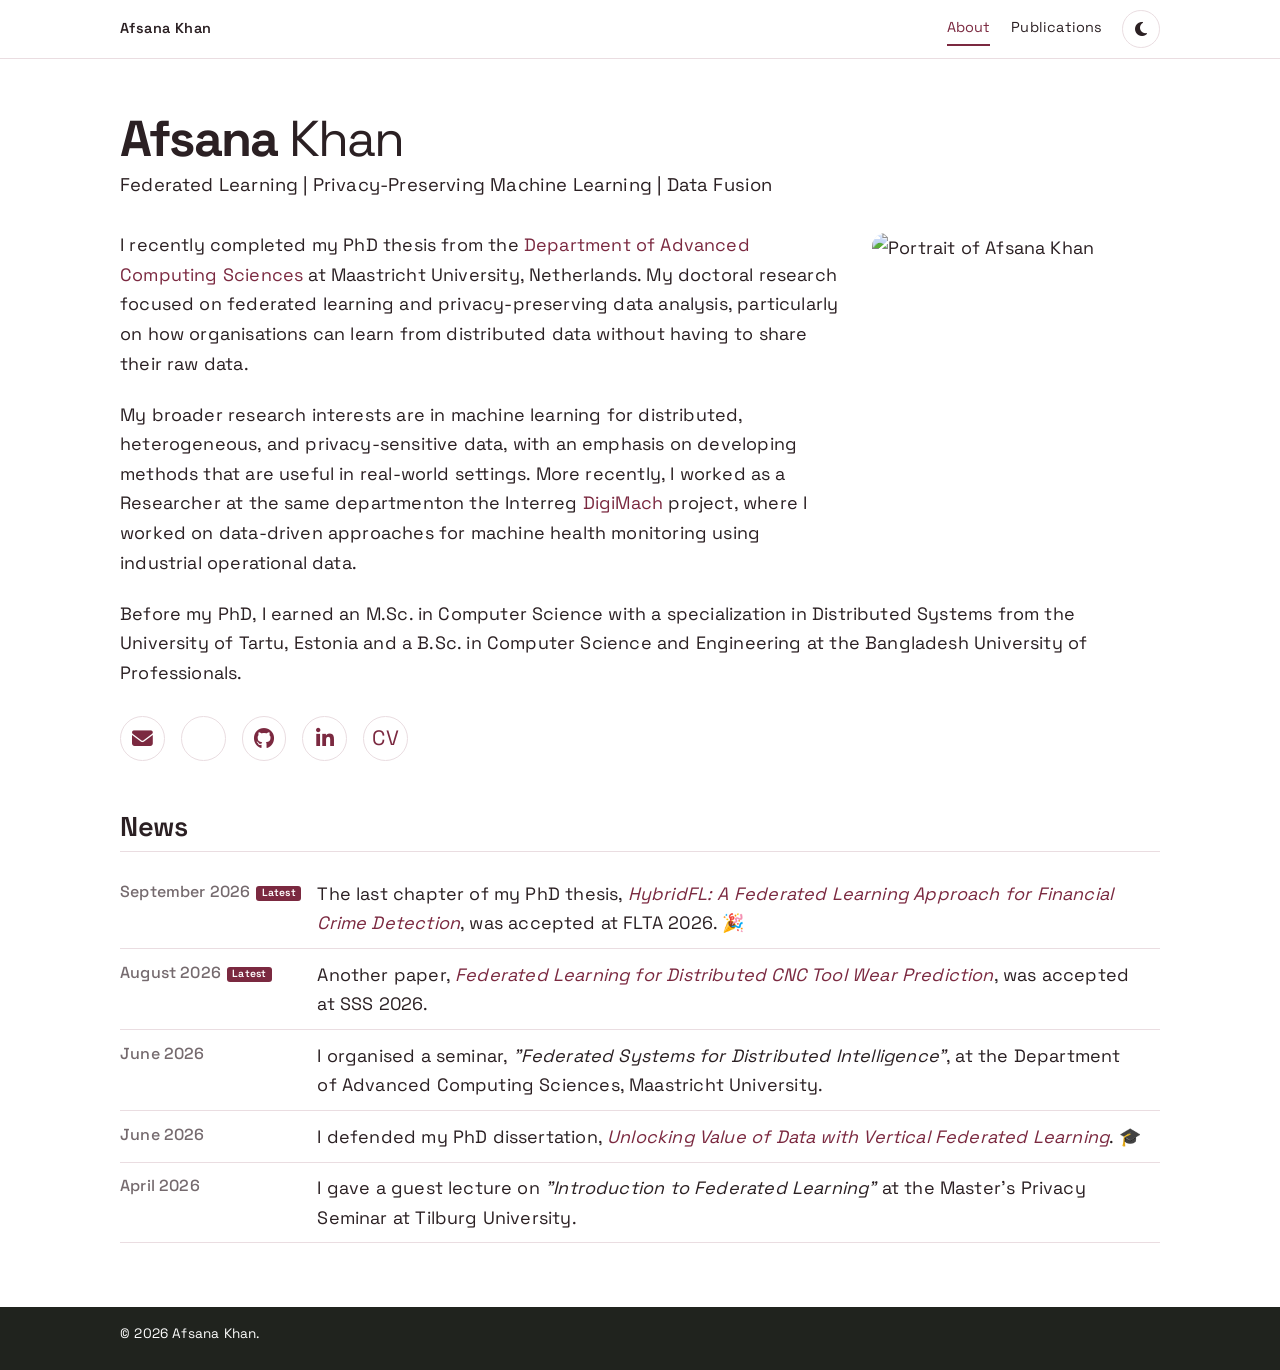
==== index.html @ 666d03b2 "Add theme toggle and refine site styling Co-authored-by: Copilot <223556219+Copilot@users.noreply.gi" ====
<!DOCTYPE html>
<html lang="en"><head><meta charset="utf-8"><meta name="viewport" content="width=device-width, initial-scale=1">
<title>Afsana Khan</title>
<meta name="description" content="Afsana Khan, postdoctoral researcher in federated learning and privacy-preserving machine learning.">
<link rel="preconnect" href="https://fonts.googleapis.com"><link rel="preconnect" href="https://fonts.gstatic.com" crossorigin>
<link href="https://fonts.googleapis.com/css2?family=Space+Grotesk:wght@400;500;600;700&display=swap" rel="stylesheet">
<link rel="stylesheet" href="https://cdnjs.cloudflare.com/ajax/libs/font-awesome/6.7.2/css/all.min.css">
<link rel="stylesheet" href="https://cdnjs.cloudflare.com/ajax/libs/academicons/1.9.4/css/academicons.min.css">
<link rel="stylesheet" href="style.css"></head>
<body data-page="index.html"><a class="skip" href="#main">Skip to content</a><header class="top" id="top"></header>
<main id="main"><div class="wrap">
<h1><b>Afsana</b> Khan</h1>
<p class="tagline">Federated Learning | Privacy-Preserving Machine Learning | Data Fusion</p>
<div class="profile">
  <div class="photo"><img src="files/author.jpeg" alt="Portrait of Afsana Khan"></div>
  <div class="bio">
    <p>I recently completed my PhD thesis from the <a href="https://www.maastrichtuniversity.nl/research/department-advanced-computing-sciences">Department of Advanced Computing Sciences</a> at Maastricht University, Netherlands. My doctoral research focused on federated learning and privacy-preserving data analysis, particularly on how organisations can learn from distributed data without having to share their raw data.</p>
    <p>My broader research interests are in machine learning for distributed, heterogeneous, and privacy-sensitive data, with an emphasis on developing methods that are useful in real-world settings. More recently, I worked as a Researcher at the same departmenton the Interreg <a href="https://www.interregmeuserhine.eu/en/projects/digimach/">DigiMach</a> project, where I worked on data-driven approaches for machine health monitoring using industrial operational data.</p>
    <p>Before my PhD, I earned an M.Sc. in Computer Science with a specialization in Distributed Systems from the University of Tartu, Estonia and a B.Sc. in Computer Science and Engineering at the Bangladesh University of Professionals.</p>
    <ul class="social">
      <li><a href="mailto:afsana.291094@gmail.com" aria-label="Email" title="Email"><i class="fa-solid fa-envelope" aria-hidden="true"></i></a></li>
      <li><a href="https://scholar.google.com/citations?hl=en&amp;user=tP5eQtcAAAAJ&amp;view_op=list_works&amp;authuser=1&amp;sortby=pubdate" aria-label="Google Scholar" title="Google Scholar"><i class="ai ai-google-scholar" aria-hidden="true"></i></a></li>
      <li><a href="https://github.com/Afsana2910" aria-label="GitHub" title="GitHub"><i class="fa-brands fa-github" aria-hidden="true"></i></a></li>
      <li><a href="https://www.linkedin.com/in/afsanakhan2910/" aria-label="LinkedIn" title="LinkedIn"><i class="fa-brands fa-linkedin-in" aria-hidden="true"></i></a></li>
      <li><a href="files/CV.pdf">CV</a></li>
    </ul>
  </div>
</div>
<h2>News</h2>
<table class="rows"><tbody>
<tr class="latest"><th>September 2026<span class="latest-label">Latest</span></th><td>The last chapter of my PhD thesis, <em><a href="https://arxiv.org/abs/2602.19207">HybridFL: A Federated Learning Approach for Financial Crime Detection</a></em>, was accepted at FLTA 2026. 🎉</td></tr>
<tr class="latest"><th>August 2026<span class="latest-label">Latest</span></th><td>Another paper, <em><a href="https://arxiv.org/abs/2608.11281">Federated Learning for Distributed CNC Tool Wear Prediction</a></em>, was accepted at SSS 2026.</td></tr>
<tr><th>June 2026</th><td>I organised a seminar, <em>"Federated Systems for Distributed Intelligence"</em>, at the Department of Advanced Computing Sciences, Maastricht University.</td></tr>
<tr><th>June 2026</th><td>I defended my PhD dissertation, <em><a href="https://cris.maastrichtuniversity.nl/ws/portalfiles/portal/318580456/c9201.pdf">Unlocking Value of Data with Vertical Federated Learning</a></em>. 🎓</td></tr>
<tr><th>April 2026</th><td>I gave a guest lecture on <em>"Introduction to Federated Learning"</em> at the Master's Privacy Seminar at Tilburg University.</td></tr>

</tbody></table>
</div></main>
<footer id="foot"></footer>
<script src="pubs-data.js"></script><script src="script.js"></script></body></html>
---- style.css ----
:root{--bg:#fff;--ink:#212529;--muted:#6c757d;--accent:#1c6e8c;--rule:#e5e8ea;--panel:#f2f6f7;
  --font:"Space Grotesk",system-ui,sans-serif;box-sizing:border-box}
@media (prefers-color-scheme:dark){:root{--bg:#14191b;--ink:#e6ecee;--muted:#9aa8ad;--accent:#6cc0dc;--rule:#2a3539;--panel:#1c2528}}
*,*::before,*::after{box-sizing:inherit}
html{scroll-behavior:smooth}
body{margin:0;background:var(--bg);color:var(--ink);font:1.05rem/1.7 var(--font)}
a{color:var(--accent);text-decoration:none}
a:focus-visible,button:focus-visible{outline:3px solid var(--accent);outline-offset:2px}
.skip{position:absolute;left:-999px}.skip:focus{left:1rem;top:1rem;background:var(--bg);padding:.5rem}
.wrap{max-width:52rem;margin:0 auto;padding:0 1.5rem}

header.top{border-bottom:1px solid var(--rule)}
header.top .wrap{display:flex;justify-content:space-between;align-items:center;padding-top:1rem;padding-bottom:1rem;gap:1rem;flex-wrap:wrap}
.brand{font-weight:600;color:var(--ink);text-decoration:none;font-size:1.15rem}
header.top nav{display:flex;gap:1.5rem}
header.top nav a{color:var(--muted);text-decoration:none;padding:.2rem 0;border-bottom:2px solid transparent}
header.top nav a:hover{color:var(--ink)}
header.top nav a[aria-current]{color:var(--ink);border-color:var(--accent)}

main{padding:2.5rem 0 3rem}
h1{font-size:2.4rem;font-weight:300;line-height:1.2;margin:0 0 .4rem}
h1 b{font-weight:700}
.tagline{color:var(--muted);margin:0 0 1.5rem;font-size:1.1rem}
h2{font-size:1.5rem;font-weight:600;margin:2.5rem 0 1rem;padding-bottom:.4rem;border-bottom:1px solid var(--rule)}
h3{font-size:1.05rem;margin:0 0 .2rem}
p{margin:0 0 1rem}

.profile{display:grid;grid-template-columns:1fr 15rem;gap:2rem;align-items:start}
.profile .photo{grid-column:2;grid-row:1}
.photo img,.photo .ini{display:block;width:100%;aspect-ratio:1;border:0;border-radius:14px;object-fit:contain;background:transparent;box-shadow:none}
.photo .ini{display:grid;place-items:center;background:var(--panel);color:var(--accent);font-size:3.5rem;font-weight:600}
.social{display:flex;flex-wrap:wrap;gap:.4rem .6rem;margin:1.25rem 0 0;padding:0;list-style:none;font-size:.9rem}
.social a{display:block;border:1px solid var(--rule);border-radius:99px;padding:.15rem .8rem;text-decoration:none}
.social a:hover{background:var(--panel)}
.bio{grid-column:1;grid-row:1}

table.rows{width:100%;border-collapse:collapse}
.rows th,.rows td{text-align:left;vertical-align:top;padding:.55rem 1rem .55rem 0;border-bottom:1px solid var(--rule)}
.rows th{width:8.5rem;font-weight:500;color:var(--muted);white-space:nowrap}
.rows td small{display:block;color:var(--muted)}
.rows tr.latest{animation:news-enter .7s ease-out both}
.latest-label{display:block;width:max-content;margin-top:.25rem;padding:.1rem .45rem;border-radius:4px;background:var(--accent);color:var(--bg);font-size:.72rem;font-weight:600;line-height:1.3;animation:latest-pulse 2.4s ease-in-out .8s infinite}
@keyframes news-enter{from{opacity:0;transform:translateY(-.45rem)}to{opacity:1;transform:translateY(0)}}
@keyframes latest-pulse{0%,100%{opacity:1;box-shadow:0 0 0 0 color-mix(in srgb,var(--accent) 35%,transparent)}50%{opacity:.75;box-shadow:0 0 0 .3rem color-mix(in srgb,var(--accent) 0%,transparent)}}

.filters{display:flex;flex-wrap:wrap;gap:.5rem;margin-bottom:1rem}
.filters button{font:500 .85rem var(--font);background:none;color:var(--ink);border:1px solid var(--rule);border-radius:99px;padding:.25rem .9rem;cursor:pointer}
.filters button.on{background:var(--accent);border-color:var(--accent);color:var(--bg)}
.year{font-size:1.3rem;font-weight:300;color:var(--muted);margin:1.75rem 0 .5rem}
.pubs{list-style:none;padding:0;margin:0}
.pubs li{margin-bottom:1.1rem;font-size:1rem;line-height:1.5}
.pubs .t{font-weight:600}
.tag{font-size:.75rem;font-weight:600;background:var(--panel);color:var(--accent);border-radius:4px;padding:.1rem .5rem;margin-left:.3rem;white-space:nowrap}
.lk a{font-size:.8rem;margin-right:.7rem}
.pub-actions{display:flex;align-items:flex-start;flex-wrap:wrap;gap:.5rem;margin-top:.55rem}
.abstract summary,.pub-pdf{display:inline-block;border:1px solid var(--accent);border-radius:6px;padding:.2rem .7rem;color:var(--accent);font-size:.85rem;line-height:1.4;cursor:pointer;text-decoration:none}
.abstract summary{list-style:none}
.abstract summary::-webkit-details-marker{display:none}
.abstract summary::after{content:" +"}
.abstract[open] summary::after{content:" -"}
.abstract-box{max-width:42rem;margin-top:.5rem;padding:.7rem .9rem;background:var(--panel);border-left:3px solid var(--accent);font-size:.95rem;line-height:1.5}
.pub-pdf{background:var(--accent);color:var(--bg)}
.pub-pdf.unavailable{background:var(--panel);border-color:var(--rule);color:var(--muted);cursor:not-allowed}
.highlight{background:var(--panel);border-left:4px solid var(--accent);padding:.8rem 1rem;border-radius:0 6px 6px 0}
.btn{display:inline-block;border:1px solid var(--accent);border-radius:6px;padding:.3rem 1rem;text-decoration:none;margin-bottom:1rem}
footer{border-top:1px solid var(--rule);color:var(--muted);font-size:.85rem;padding:1rem 0 2rem}

@media (max-width:44rem){
  .profile{display:block}.photo{width:11rem;margin:0 auto 1.5rem}
  h1{font-size:2rem}.rows th{display:block;width:auto;border:0;padding-bottom:0}.rows td{display:block}
  .rows tr{display:block;border-bottom:1px solid var(--rule);padding:.4rem 0}.rows th,.rows td{border:0}
}
@media (prefers-reduced-motion:reduce){html{scroll-behavior:auto}.rows tr.latest,.latest-label{animation:none}}

/* Centered academic profile layout */
:root{--bg:#fff;--ink:#2b2023;--muted:#756a6e;--accent:#7b2940;--rule:#eadde1;--panel:#fbf5f6;
  --font:"Space Grotesk",system-ui,sans-serif}
@media (prefers-color-scheme:dark){:root{--bg:#21191c;--ink:#f8eef1;--muted:#c9afb7;--accent:#d08a9b;--rule:#4a3038;--panel:#2b2024}}
[data-theme="light"]{--bg:#fff;--ink:#2b2023;--muted:#756a6e;--accent:#7b2940;--rule:#eadde1;--panel:#fbf5f6}
[data-theme="dark"]{--bg:#21191c;--ink:#f8eef1;--muted:#c9afb7;--accent:#d08a9b;--rule:#4a3038;--panel:#2b2024}
body{font-size:1.12rem;line-height:1.65;background:var(--bg);letter-spacing:.01em}
.wrap{max-width:68rem;padding:0 1.5rem}
header.top{border-bottom:1px solid var(--rule);background:var(--bg)}
header.top .wrap{min-height:3.6rem;padding-top:.65rem;padding-bottom:.65rem}
.brand{font-size:.9rem;font-weight:600;letter-spacing:.03em;color:var(--ink)}
header.top nav{gap:1.3rem}
header.top nav a{font-size:.9rem;color:var(--ink);padding:.25rem 0;border-bottom:2px solid transparent}
header.top nav a:hover,header.top nav a[aria-current]{color:var(--accent)}
header.top nav a[aria-current]{border-color:var(--accent)}
.header-actions{display:flex;align-items:center;gap:1.25rem}
.theme-toggle{display:grid;place-items:center;width:2.35rem;height:2.35rem;padding:0;border:1px solid var(--rule);border-radius:50%;background:transparent;color:var(--ink);font:inherit;cursor:pointer}
.theme-toggle:hover{background:var(--panel);border-color:var(--accent);color:var(--accent)}
.theme-toggle i{font-size:1rem}
main{padding:3.2rem 0 4rem}
h1{font-size:3.15rem;font-weight:400;letter-spacing:-.035em;line-height:1.1;margin:0 0 .35rem}
h1 b{font-weight:700;color:var(--ink)}
.tagline{margin:0 0 2rem;color:var(--ink);font-size:1.15rem;line-height:1.45}
.profile{display:block}
.profile .photo{float:right;width:18rem;margin:.15rem 0 1rem 2rem}
.photo img,.photo .ini{display:block;width:100%;aspect-ratio:1;border:0;border-radius:14px;object-fit:contain;background:transparent;box-shadow:none}
.photo .ini{background:var(--panel);color:var(--accent);font-size:3.5rem}
.bio{display:block}
.bio p{margin:0 0 1.35rem}
.social{clear:both;display:flex;gap:.35rem 1rem;margin:1.8rem 0 0;padding:0;list-style:none;font-size:.9rem}
.social a{border:0;border-bottom:1px solid transparent;border-radius:0;padding:0;color:var(--accent);text-decoration:none}
.social a:hover{border-color:var(--accent);background:transparent}
.social a{display:grid;place-items:center;width:2.8rem;height:2.8rem;border:1px solid var(--rule);border-radius:50%;padding:0;font-size:1.3rem}
.social .ai-google-scholar{font-size:1.55rem}
.social a:hover{background:var(--panel);border-color:var(--accent)}
h2{clear:both;font-size:1.7rem;font-weight:600;letter-spacing:-.015em;line-height:1.3;color:var(--ink);text-transform:none;margin:3rem 0 1rem;padding-bottom:.45rem;border-bottom:1px solid var(--rule)}
table.rows{width:100%;border-top:0}
.rows th,.rows td{padding:.65rem 1rem .65rem 0;border-bottom:1px solid var(--rule)}
.rows th{width:8rem;color:var(--muted);font-size:1rem;font-weight:500;white-space:nowrap}
.rows tr.latest{background:transparent;animation:news-enter .7s ease-out both}
.latest-label{display:inline-block;margin-left:.35rem;padding:.08rem .35rem;border-radius:3px;background:var(--accent);color:#fff;font-size:.65rem;font-weight:600;line-height:1.2;vertical-align:.08em;animation:latest-pulse 2.4s ease-in-out .8s infinite}
footer{background:#20231e;border-top:0;color:#fff;font-size:.85rem;padding:1rem 0 1.5rem}
body[data-page="publications.html"] h1{margin-bottom:2rem}
.filters{gap:.4rem;margin-bottom:2rem;padding-bottom:.8rem;border-bottom:1px solid var(--rule)}
.filters button{border:1px solid var(--rule);border-radius:3px;padding:.25rem .75rem;color:var(--muted)}
.filters button.on{background:var(--accent);border-color:var(--accent);color:#fff}
.year{margin:2rem 0 .5rem;font-size:1.25rem;font-weight:600;color:var(--ink)}
.pubs li{margin-bottom:1.4rem;padding-bottom:1rem;border-bottom:1px solid var(--rule);font-size:1.08rem;line-height:1.6}
.pubs .t{font-size:1.18rem;font-weight:600}
.tag{background:var(--panel);border-radius:3px}
.abstract-box{background:var(--panel)}

@media (max-width:44rem){
  .wrap{padding-left:1rem;padding-right:1rem}
  main{padding:2.25rem 0 3rem}
  h1{font-size:2.55rem}
  .profile .photo{float:none;width:12rem;margin:1.5rem 0 1.75rem}
  .social{margin-top:1.25rem}
  .header-actions{gap:.8rem}
  .rows th{width:auto}
}
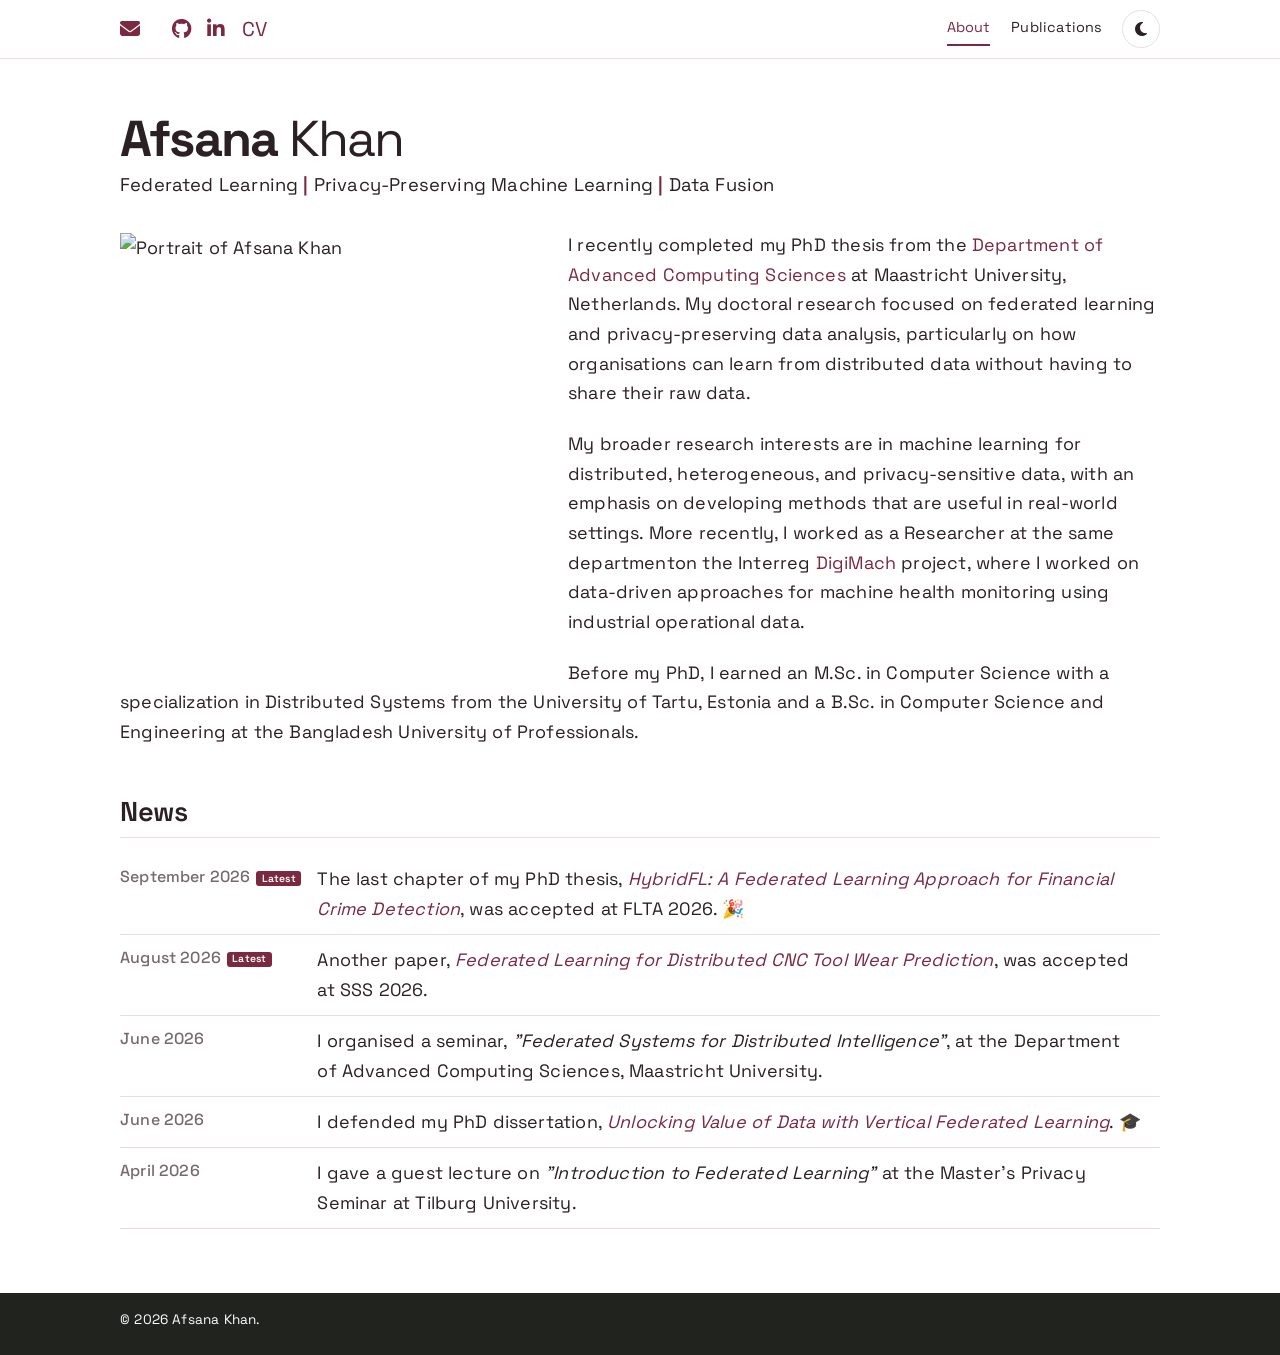
==== commit c834002e: "Refine academic website styling Co-authored-by: Copilot <223556219+Copilot@users.noreply.github.com>" ====
--- a/index.html
+++ b/index.html
@@ -10,20 +10,13 @@
 <body data-page="index.html"><a class="skip" href="#main">Skip to content</a><header class="top" id="top"></header>
 <main id="main"><div class="wrap">
 <h1><b>Afsana</b> Khan</h1>
-<p class="tagline">Federated Learning | Privacy-Preserving Machine Learning | Data Fusion</p>
+<p class="tagline">Federated Learning <span class="tagline-divider">|</span> Privacy-Preserving Machine Learning <span class="tagline-divider">|</span> Data Fusion</p>
 <div class="profile">
   <div class="photo"><img src="files/author.jpeg" alt="Portrait of Afsana Khan"></div>
   <div class="bio">
     <p>I recently completed my PhD thesis from the <a href="https://www.maastrichtuniversity.nl/research/department-advanced-computing-sciences">Department of Advanced Computing Sciences</a> at Maastricht University, Netherlands. My doctoral research focused on federated learning and privacy-preserving data analysis, particularly on how organisations can learn from distributed data without having to share their raw data.</p>
     <p>My broader research interests are in machine learning for distributed, heterogeneous, and privacy-sensitive data, with an emphasis on developing methods that are useful in real-world settings. More recently, I worked as a Researcher at the same departmenton the Interreg <a href="https://www.interregmeuserhine.eu/en/projects/digimach/">DigiMach</a> project, where I worked on data-driven approaches for machine health monitoring using industrial operational data.</p>
     <p>Before my PhD, I earned an M.Sc. in Computer Science with a specialization in Distributed Systems from the University of Tartu, Estonia and a B.Sc. in Computer Science and Engineering at the Bangladesh University of Professionals.</p>
-    <ul class="social">
-      <li><a href="mailto:afsana.291094@gmail.com" aria-label="Email" title="Email"><i class="fa-solid fa-envelope" aria-hidden="true"></i></a></li>
-      <li><a href="https://scholar.google.com/citations?hl=en&amp;user=tP5eQtcAAAAJ&amp;view_op=list_works&amp;authuser=1&amp;sortby=pubdate" aria-label="Google Scholar" title="Google Scholar"><i class="ai ai-google-scholar" aria-hidden="true"></i></a></li>
-      <li><a href="https://github.com/Afsana2910" aria-label="GitHub" title="GitHub"><i class="fa-brands fa-github" aria-hidden="true"></i></a></li>
-      <li><a href="https://www.linkedin.com/in/afsanakhan2910/" aria-label="LinkedIn" title="LinkedIn"><i class="fa-brands fa-linkedin-in" aria-hidden="true"></i></a></li>
-      <li><a href="files/CV.pdf">CV</a></li>
-    </ul>
   </div>
 </div>
 <h2>News</h2>
--- a/style.css
+++ b/style.css
@@ -26,8 +26,8 @@
 p{margin:0 0 1rem}
 
 .profile{display:grid;grid-template-columns:1fr 15rem;gap:2rem;align-items:start}
-.profile .photo{grid-column:2;grid-row:1}
-.photo img,.photo .ini{display:block;width:100%;aspect-ratio:1;border:0;border-radius:14px;object-fit:contain;background:transparent;box-shadow:none}
+.profile .photo{grid-column:2;grid-row:1;aspect-ratio:1;overflow:hidden}
+.photo img,.photo .ini{display:block;width:100%;height:100%;border:0;border-radius:0;object-fit:contain;background:transparent;box-shadow:none}
 .photo .ini{display:grid;place-items:center;background:var(--panel);color:var(--accent);font-size:3.5rem;font-weight:600}
 .social{display:flex;flex-wrap:wrap;gap:.4rem .6rem;margin:1.25rem 0 0;padding:0;list-style:none;font-size:.9rem}
 .social a{display:block;border:1px solid var(--rule);border-radius:99px;padding:.15rem .8rem;text-decoration:none}
@@ -42,6 +42,7 @@
 .latest-label{display:block;width:max-content;margin-top:.25rem;padding:.1rem .45rem;border-radius:4px;background:var(--accent);color:var(--bg);font-size:.72rem;font-weight:600;line-height:1.3;animation:latest-pulse 2.4s ease-in-out .8s infinite}
 @keyframes news-enter{from{opacity:0;transform:translateY(-.45rem)}to{opacity:1;transform:translateY(0)}}
 @keyframes latest-pulse{0%,100%{opacity:1;box-shadow:0 0 0 0 color-mix(in srgb,var(--accent) 35%,transparent)}50%{opacity:.75;box-shadow:0 0 0 .3rem color-mix(in srgb,var(--accent) 0%,transparent)}}
+@keyframes accent-shift{0%,100%{color:var(--accent)}50%{color:color-mix(in srgb,var(--accent) 65%,#d4879b)}}
 
 .filters{display:flex;flex-wrap:wrap;gap:.5rem;margin-bottom:1rem}
 .filters button{font:500 .85rem var(--font);background:none;color:var(--ink);border:1px solid var(--rule);border-radius:99px;padding:.25rem .9rem;cursor:pointer}
@@ -70,7 +71,7 @@
   h1{font-size:2rem}.rows th{display:block;width:auto;border:0;padding-bottom:0}.rows td{display:block}
   .rows tr{display:block;border-bottom:1px solid var(--rule);padding:.4rem 0}.rows th,.rows td{border:0}
 }
-@media (prefers-reduced-motion:reduce){html{scroll-behavior:auto}.rows tr.latest,.latest-label{animation:none}}
+@media (prefers-reduced-motion:reduce){html{scroll-behavior:auto}.rows tr.latest,.latest-label,.tagline-divider{animation:none}.top-social a{transition:none}}
 
 /* Centered academic profile layout */
 :root{--bg:#fff;--ink:#2b2023;--muted:#756a6e;--accent:#7b2940;--rule:#eadde1;--panel:#fbf5f6;
@@ -88,6 +89,10 @@
 header.top nav a:hover,header.top nav a[aria-current]{color:var(--accent)}
 header.top nav a[aria-current]{border-color:var(--accent)}
 .header-actions{display:flex;align-items:center;gap:1.25rem}
+.top-social{display:flex;align-items:center;gap:1rem}
+.top-social a{color:var(--accent);font-size:1.25rem;line-height:1;transition:color .25s ease,transform .25s ease}
+.top-social a:hover{color:var(--ink);transform:translateY(-2px)}
+.top-social .ai-google-scholar{font-size:1.45rem}
 .theme-toggle{display:grid;place-items:center;width:2.35rem;height:2.35rem;padding:0;border:1px solid var(--rule);border-radius:50%;background:transparent;color:var(--ink);font:inherit;cursor:pointer}
 .theme-toggle:hover{background:var(--panel);border-color:var(--accent);color:var(--accent)}
 .theme-toggle i{font-size:1rem}
@@ -95,9 +100,10 @@
 h1{font-size:3.15rem;font-weight:400;letter-spacing:-.035em;line-height:1.1;margin:0 0 .35rem}
 h1 b{font-weight:700;color:var(--ink)}
 .tagline{margin:0 0 2rem;color:var(--ink);font-size:1.15rem;line-height:1.45}
+.tagline-divider{color:var(--accent);font-weight:600;animation:accent-shift 5s ease-in-out infinite}
 .profile{display:block}
-.profile .photo{float:right;width:18rem;margin:.15rem 0 1rem 2rem}
-.photo img,.photo .ini{display:block;width:100%;aspect-ratio:1;border:0;border-radius:14px;object-fit:contain;background:transparent;box-shadow:none}
+.profile .photo{float:left;width:26rem;margin:.15rem 2rem 1rem 0;aspect-ratio:1;overflow:hidden}
+.photo img,.photo .ini{display:block;width:100%;height:100%;border:0;border-radius:0;object-fit:contain;background:transparent;box-shadow:none}
 .photo .ini{background:var(--panel);color:var(--accent);font-size:3.5rem}
 .bio{display:block}
 .bio p{margin:0 0 1.35rem}
@@ -128,8 +134,11 @@
   .wrap{padding-left:1rem;padding-right:1rem}
   main{padding:2.25rem 0 3rem}
   h1{font-size:2.55rem}
-  .profile .photo{float:none;width:12rem;margin:1.5rem 0 1.75rem}
+  .profile .photo{float:none;width:18rem;margin:1.5rem 0 1.75rem}
   .social{margin-top:1.25rem}
   .header-actions{gap:.8rem}
+  .top-social{gap:.7rem}
+  .top-social a{font-size:1.1rem}
+  .top-social .ai-google-scholar{font-size:1.25rem}
   .rows th{width:auto}
 }
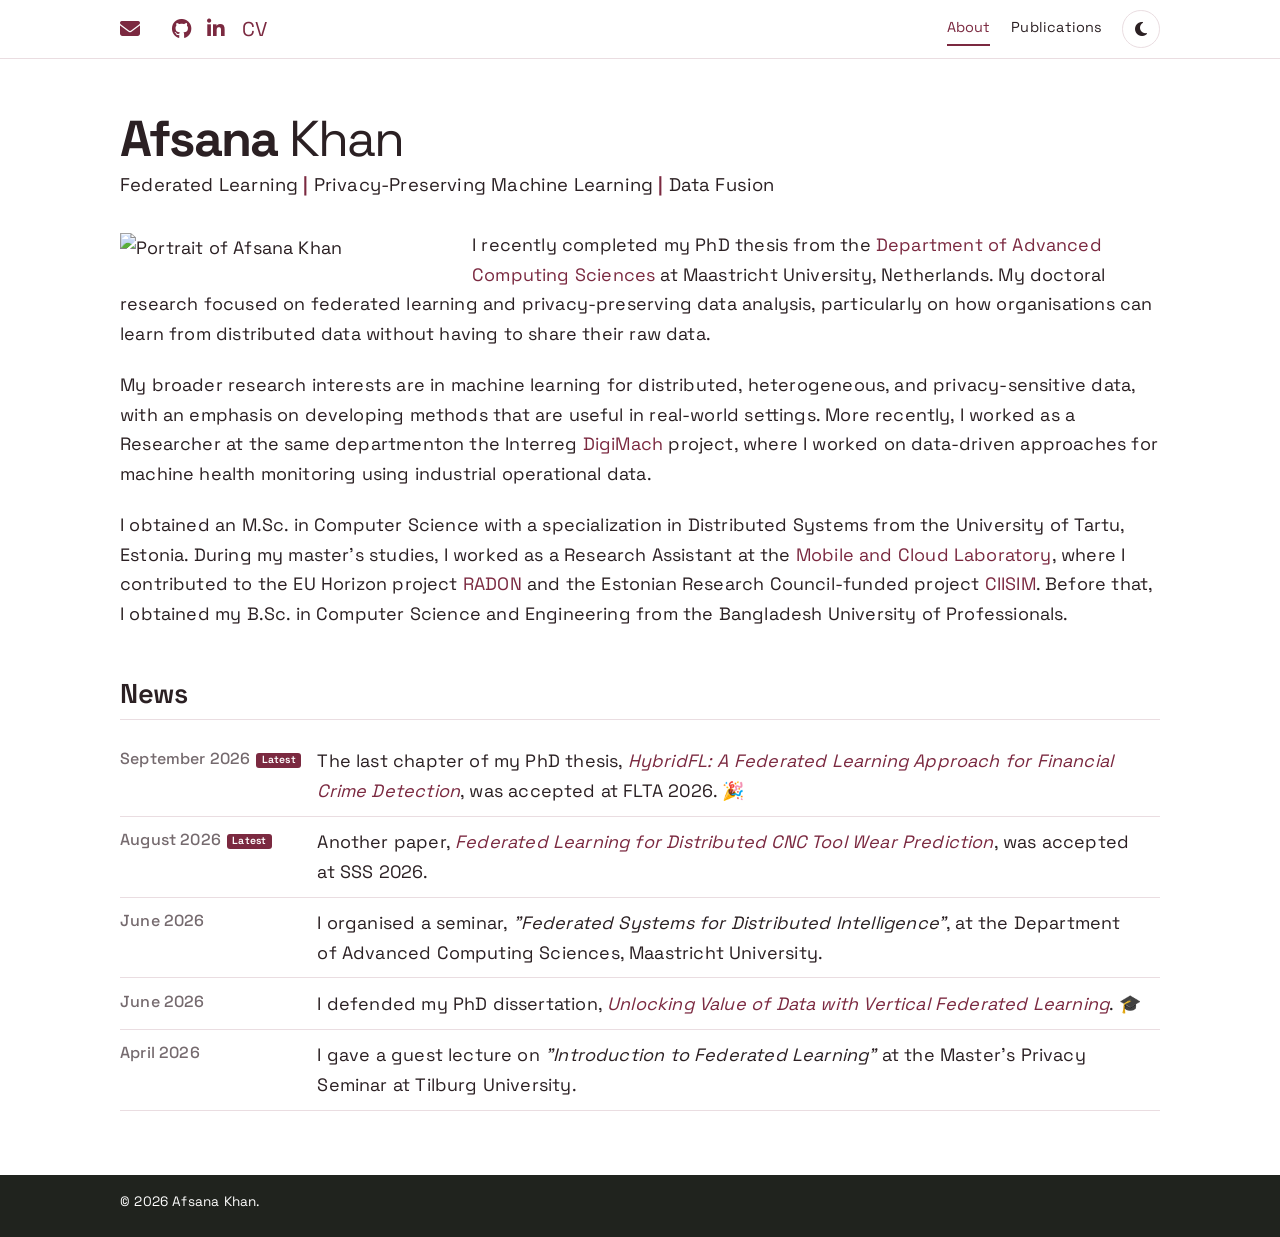
==== commit 6a822622: "Update academic biography and portrait layout Co-authored-by: Copilot <223556219+Copilot@users.norep" ====
--- a/index.html
+++ b/index.html
@@ -16,7 +16,7 @@
   <div class="bio">
     <p>I recently completed my PhD thesis from the <a href="https://www.maastrichtuniversity.nl/research/department-advanced-computing-sciences">Department of Advanced Computing Sciences</a> at Maastricht University, Netherlands. My doctoral research focused on federated learning and privacy-preserving data analysis, particularly on how organisations can learn from distributed data without having to share their raw data.</p>
     <p>My broader research interests are in machine learning for distributed, heterogeneous, and privacy-sensitive data, with an emphasis on developing methods that are useful in real-world settings. More recently, I worked as a Researcher at the same departmenton the Interreg <a href="https://www.interregmeuserhine.eu/en/projects/digimach/">DigiMach</a> project, where I worked on data-driven approaches for machine health monitoring using industrial operational data.</p>
-    <p>Before my PhD, I earned an M.Sc. in Computer Science with a specialization in Distributed Systems from the University of Tartu, Estonia and a B.Sc. in Computer Science and Engineering at the Bangladesh University of Professionals.</p>
+    <p>I obtained an M.Sc. in Computer Science with a specialization in Distributed Systems from the University of Tartu, Estonia. During my master's studies, I worked as a Research Assistant at the <a href="https://mc.cs.ut.ee/">Mobile and Cloud Laboratory</a>, where I contributed to the EU Horizon project <a href="https://radon-h2020.eu/">RADON</a> and the Estonian Research Council-funded project <a href="https://etag.ee/wp-content/uploads/2025/08/Lopparuanne-3.pdf">CIISIM</a>. Before that, I obtained my B.Sc. in Computer Science and Engineering from the Bangladesh University of Professionals.</p>
   </div>
 </div>
 <h2>News</h2>
--- a/style.css
+++ b/style.css
@@ -26,8 +26,8 @@
 p{margin:0 0 1rem}
 
 .profile{display:grid;grid-template-columns:1fr 15rem;gap:2rem;align-items:start}
-.profile .photo{grid-column:2;grid-row:1;aspect-ratio:1;overflow:hidden}
-.photo img,.photo .ini{display:block;width:100%;height:100%;border:0;border-radius:0;object-fit:contain;background:transparent;box-shadow:none}
+.profile .photo{grid-column:2;grid-row:1}
+.photo img,.photo .ini{display:block;width:100%;height:auto;border:0;border-radius:0;background:transparent;box-shadow:none}
 .photo .ini{display:grid;place-items:center;background:var(--panel);color:var(--accent);font-size:3.5rem;font-weight:600}
 .social{display:flex;flex-wrap:wrap;gap:.4rem .6rem;margin:1.25rem 0 0;padding:0;list-style:none;font-size:.9rem}
 .social a{display:block;border:1px solid var(--rule);border-radius:99px;padding:.15rem .8rem;text-decoration:none}
@@ -102,8 +102,8 @@
 .tagline{margin:0 0 2rem;color:var(--ink);font-size:1.15rem;line-height:1.45}
 .tagline-divider{color:var(--accent);font-weight:600;animation:accent-shift 5s ease-in-out infinite}
 .profile{display:block}
-.profile .photo{float:left;width:26rem;margin:.15rem 2rem 1rem 0;aspect-ratio:1;overflow:hidden}
-.photo img,.photo .ini{display:block;width:100%;height:100%;border:0;border-radius:0;object-fit:contain;background:transparent;box-shadow:none}
+.profile .photo{float:left;width:20rem;margin:.15rem 2rem 1rem 0;shape-outside:margin-box}
+.photo img,.photo .ini{display:block;width:100%;height:auto;border:0;border-radius:0;background:transparent;box-shadow:none}
 .photo .ini{background:var(--panel);color:var(--accent);font-size:3.5rem}
 .bio{display:block}
 .bio p{margin:0 0 1.35rem}
@@ -134,7 +134,7 @@
   .wrap{padding-left:1rem;padding-right:1rem}
   main{padding:2.25rem 0 3rem}
   h1{font-size:2.55rem}
-  .profile .photo{float:none;width:18rem;margin:1.5rem 0 1.75rem}
+  .profile .photo{float:none;width:15rem;margin:1.5rem 0 1.75rem}
   .social{margin-top:1.25rem}
   .header-actions{gap:.8rem}
   .top-social{gap:.7rem}
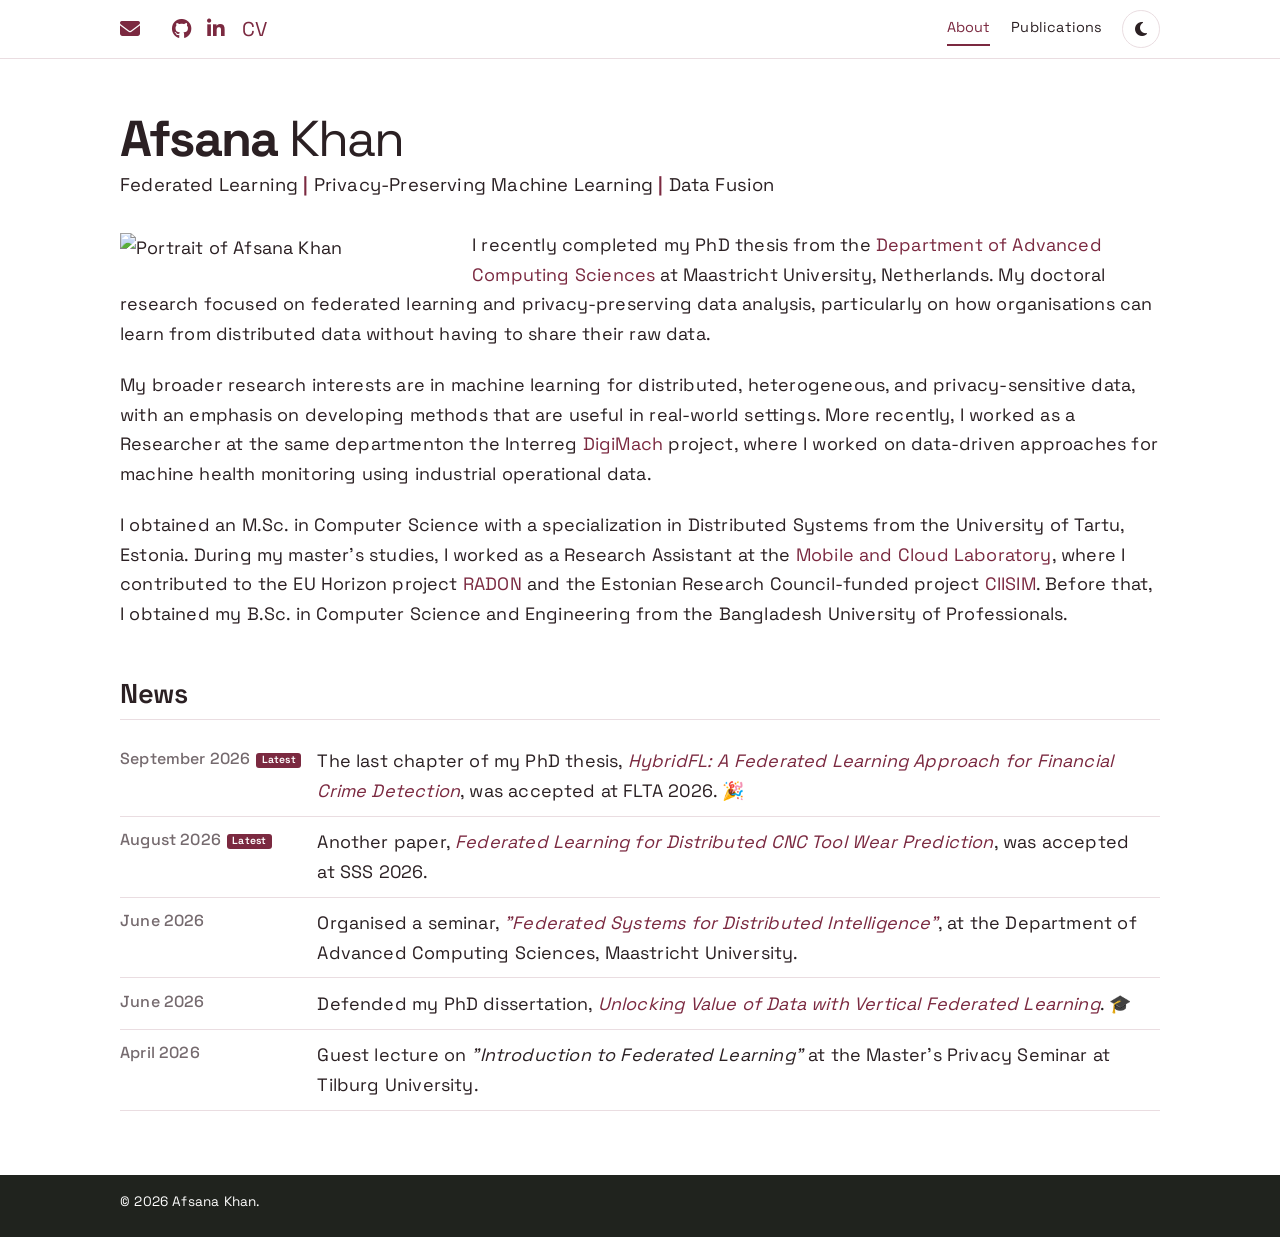
==== commit 0b5c4487: "Refine news entry wording Co-authored-by: Copilot <223556219+Copilot@users.noreply.github.com>" ====
--- a/index.html
+++ b/index.html
@@ -23,9 +23,9 @@
 <table class="rows"><tbody>
 <tr class="latest"><th>September 2026<span class="latest-label">Latest</span></th><td>The last chapter of my PhD thesis, <em><a href="https://arxiv.org/abs/2602.19207">HybridFL: A Federated Learning Approach for Financial Crime Detection</a></em>, was accepted at FLTA 2026. 🎉</td></tr>
 <tr class="latest"><th>August 2026<span class="latest-label">Latest</span></th><td>Another paper, <em><a href="https://arxiv.org/abs/2608.11281">Federated Learning for Distributed CNC Tool Wear Prediction</a></em>, was accepted at SSS 2026.</td></tr>
-<tr><th>June 2026</th><td>I organised a seminar, <em>"Federated Systems for Distributed Intelligence"</em>, at the Department of Advanced Computing Sciences, Maastricht University.</td></tr>
-<tr><th>June 2026</th><td>I defended my PhD dissertation, <em><a href="https://cris.maastrichtuniversity.nl/ws/portalfiles/portal/318580456/c9201.pdf">Unlocking Value of Data with Vertical Federated Learning</a></em>. 🎓</td></tr>
-<tr><th>April 2026</th><td>I gave a guest lecture on <em>"Introduction to Federated Learning"</em> at the Master's Privacy Seminar at Tilburg University.</td></tr>
+<tr><th>June 2026</th><td>Organised a seminar, <em><a href="https://afsana2910.github.io/federated-systems-for-distributed-intelligence/">"Federated Systems for Distributed Intelligence"</a></em>, at the Department of Advanced Computing Sciences, Maastricht University.</td></tr>
+<tr><th>June 2026</th><td>Defended my PhD dissertation, <em><a href="https://cris.maastrichtuniversity.nl/ws/portalfiles/portal/318580456/c9201.pdf">Unlocking Value of Data with Vertical Federated Learning</a></em>. 🎓</td></tr>
+<tr><th>April 2026</th><td>Guest lecture on <em>"Introduction to Federated Learning"</em> at the Master's Privacy Seminar at Tilburg University.</td></tr>
 
 </tbody></table>
 </div></main>
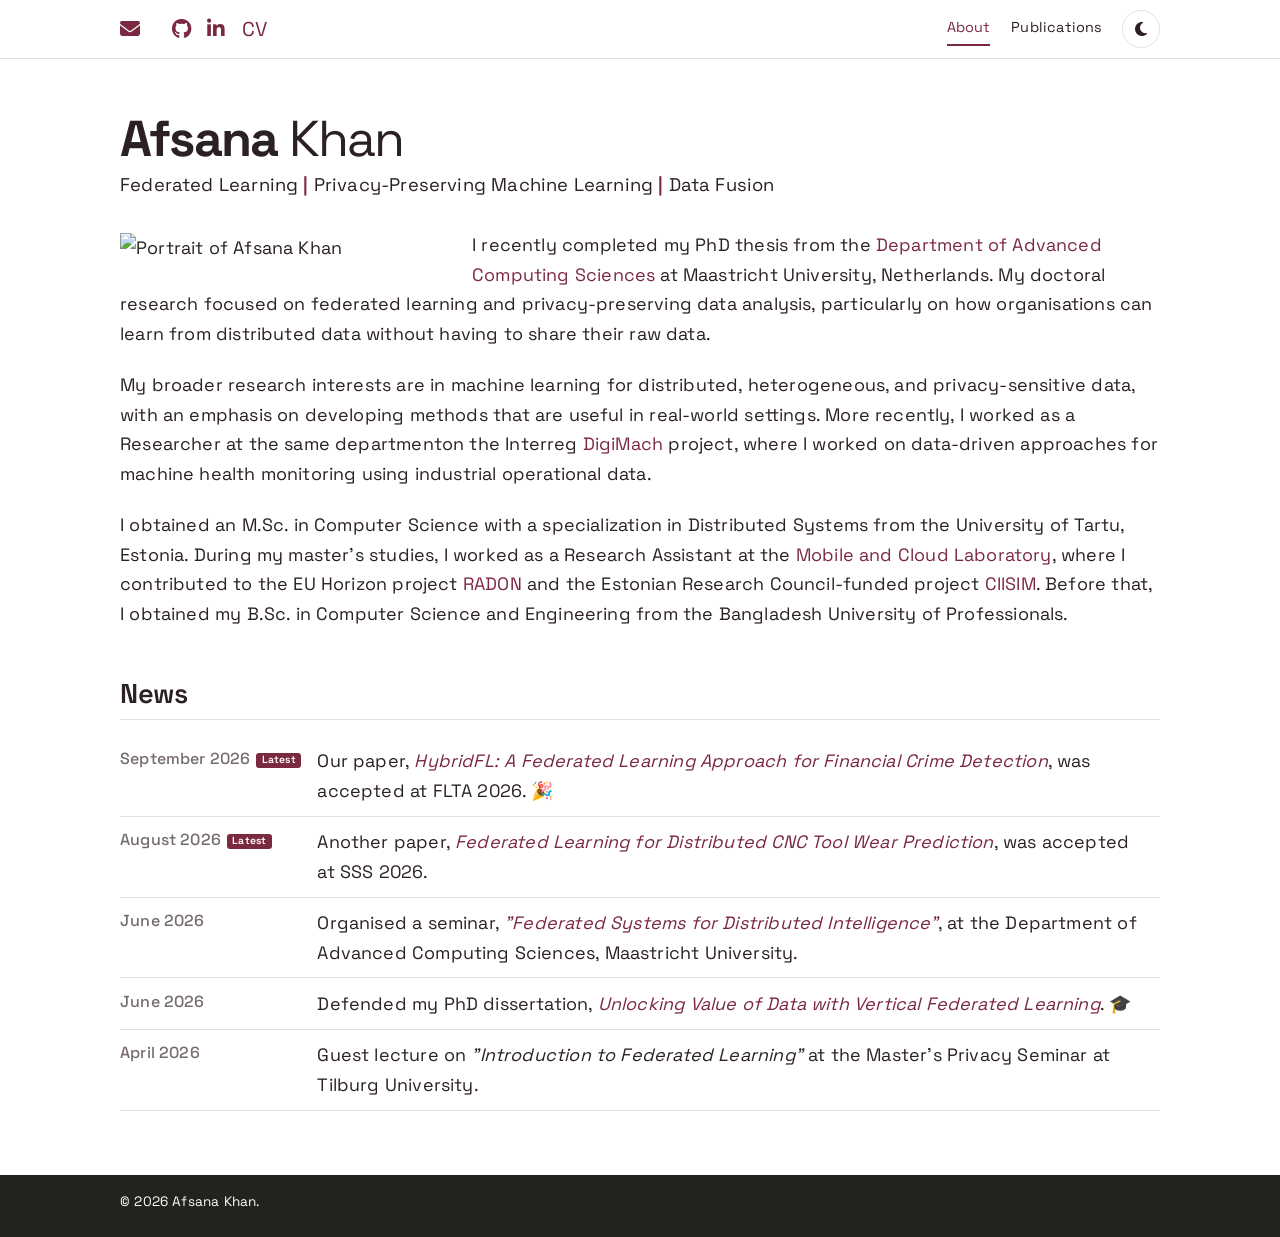
==== commit db8849b4: "Refine latest news wording Co-authored-by: Copilot <223556219+Copilot@users.noreply.github.com>" ====
--- a/index.html
+++ b/index.html
@@ -21,7 +21,7 @@
 </div>
 <h2>News</h2>
 <table class="rows"><tbody>
-<tr class="latest"><th>September 2026<span class="latest-label">Latest</span></th><td>The last chapter of my PhD thesis, <em><a href="https://arxiv.org/abs/2602.19207">HybridFL: A Federated Learning Approach for Financial Crime Detection</a></em>, was accepted at FLTA 2026. 🎉</td></tr>
+<tr class="latest"><th>September 2026<span class="latest-label">Latest</span></th><td>Our paper, <em><a href="https://arxiv.org/abs/2602.19207">HybridFL: A Federated Learning Approach for Financial Crime Detection</a></em>, was accepted at FLTA 2026. 🎉</td></tr>
 <tr class="latest"><th>August 2026<span class="latest-label">Latest</span></th><td>Another paper, <em><a href="https://arxiv.org/abs/2608.11281">Federated Learning for Distributed CNC Tool Wear Prediction</a></em>, was accepted at SSS 2026.</td></tr>
 <tr><th>June 2026</th><td>Organised a seminar, <em><a href="https://afsana2910.github.io/federated-systems-for-distributed-intelligence/">"Federated Systems for Distributed Intelligence"</a></em>, at the Department of Advanced Computing Sciences, Maastricht University.</td></tr>
 <tr><th>June 2026</th><td>Defended my PhD dissertation, <em><a href="https://cris.maastrichtuniversity.nl/ws/portalfiles/portal/318580456/c9201.pdf">Unlocking Value of Data with Vertical Federated Learning</a></em>. 🎓</td></tr>
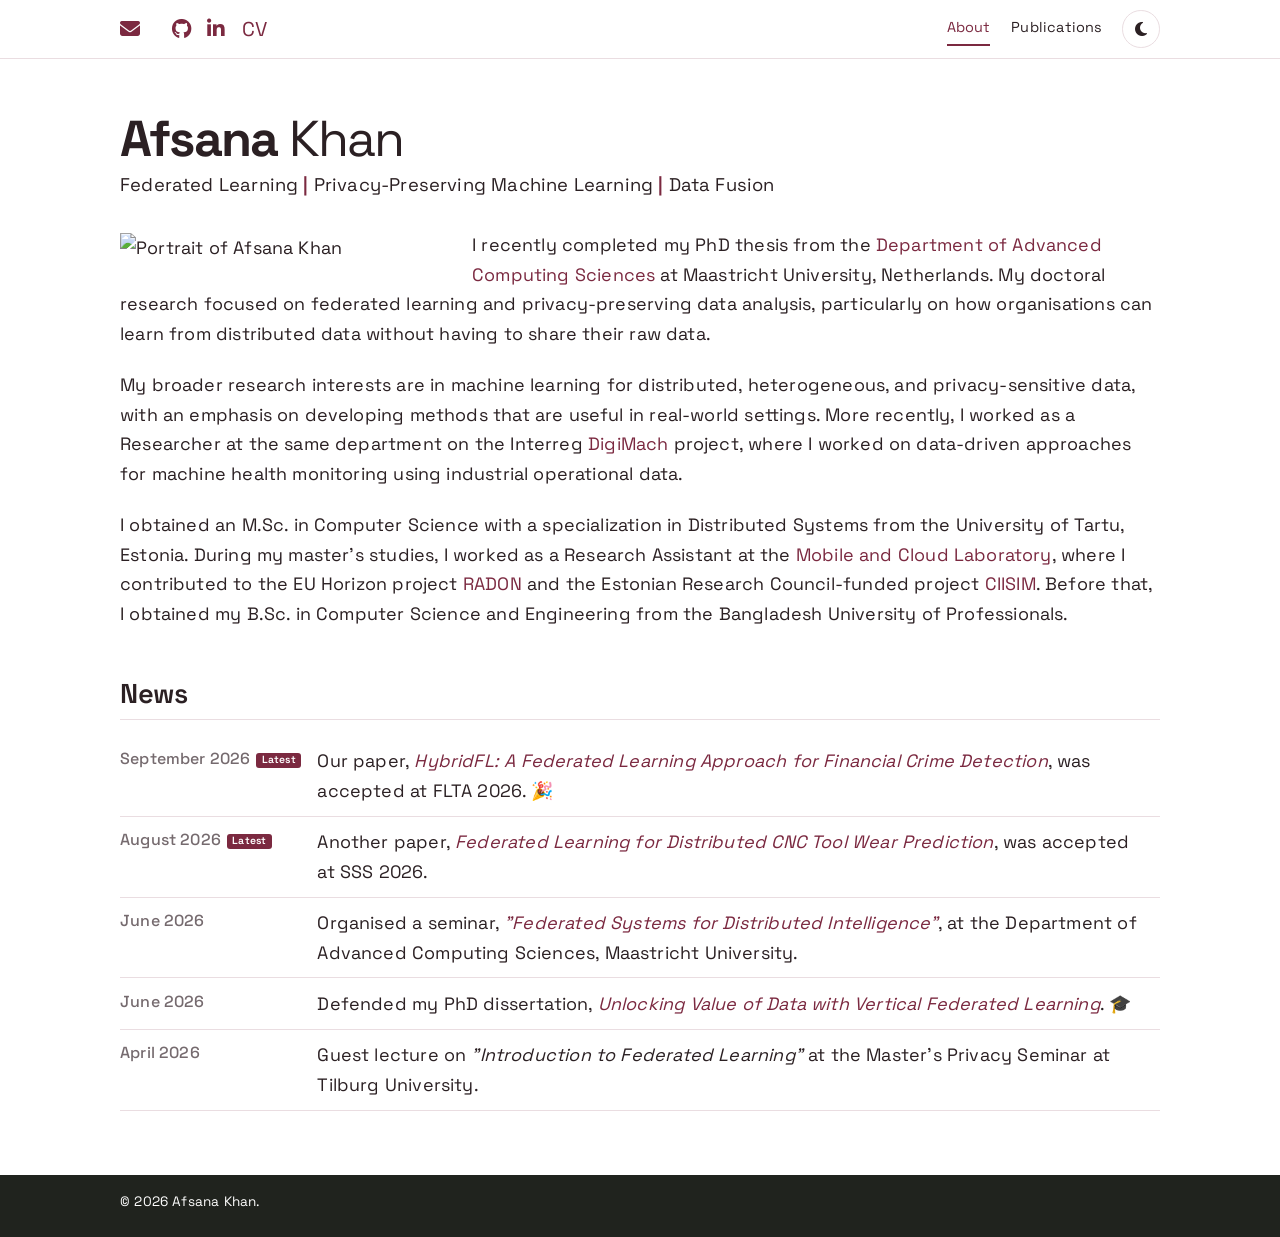
==== commit e539081d: "Fix biography typo Co-authored-by: Copilot <223556219+Copilot@users.noreply.github.com>" ====
--- a/index.html
+++ b/index.html
@@ -15,7 +15,7 @@
   <div class="photo"><img src="files/author.jpeg" alt="Portrait of Afsana Khan"></div>
   <div class="bio">
     <p>I recently completed my PhD thesis from the <a href="https://www.maastrichtuniversity.nl/research/department-advanced-computing-sciences">Department of Advanced Computing Sciences</a> at Maastricht University, Netherlands. My doctoral research focused on federated learning and privacy-preserving data analysis, particularly on how organisations can learn from distributed data without having to share their raw data.</p>
-    <p>My broader research interests are in machine learning for distributed, heterogeneous, and privacy-sensitive data, with an emphasis on developing methods that are useful in real-world settings. More recently, I worked as a Researcher at the same departmenton the Interreg <a href="https://www.interregmeuserhine.eu/en/projects/digimach/">DigiMach</a> project, where I worked on data-driven approaches for machine health monitoring using industrial operational data.</p>
+    <p>My broader research interests are in machine learning for distributed, heterogeneous, and privacy-sensitive data, with an emphasis on developing methods that are useful in real-world settings. More recently, I worked as a Researcher at the same department on the Interreg <a href="https://www.interregmeuserhine.eu/en/projects/digimach/">DigiMach</a> project, where I worked on data-driven approaches for machine health monitoring using industrial operational data.</p>
     <p>I obtained an M.Sc. in Computer Science with a specialization in Distributed Systems from the University of Tartu, Estonia. During my master's studies, I worked as a Research Assistant at the <a href="https://mc.cs.ut.ee/">Mobile and Cloud Laboratory</a>, where I contributed to the EU Horizon project <a href="https://radon-h2020.eu/">RADON</a> and the Estonian Research Council-funded project <a href="https://etag.ee/wp-content/uploads/2025/08/Lopparuanne-3.pdf">CIISIM</a>. Before that, I obtained my B.Sc. in Computer Science and Engineering from the Bangladesh University of Professionals.</p>
   </div>
 </div>
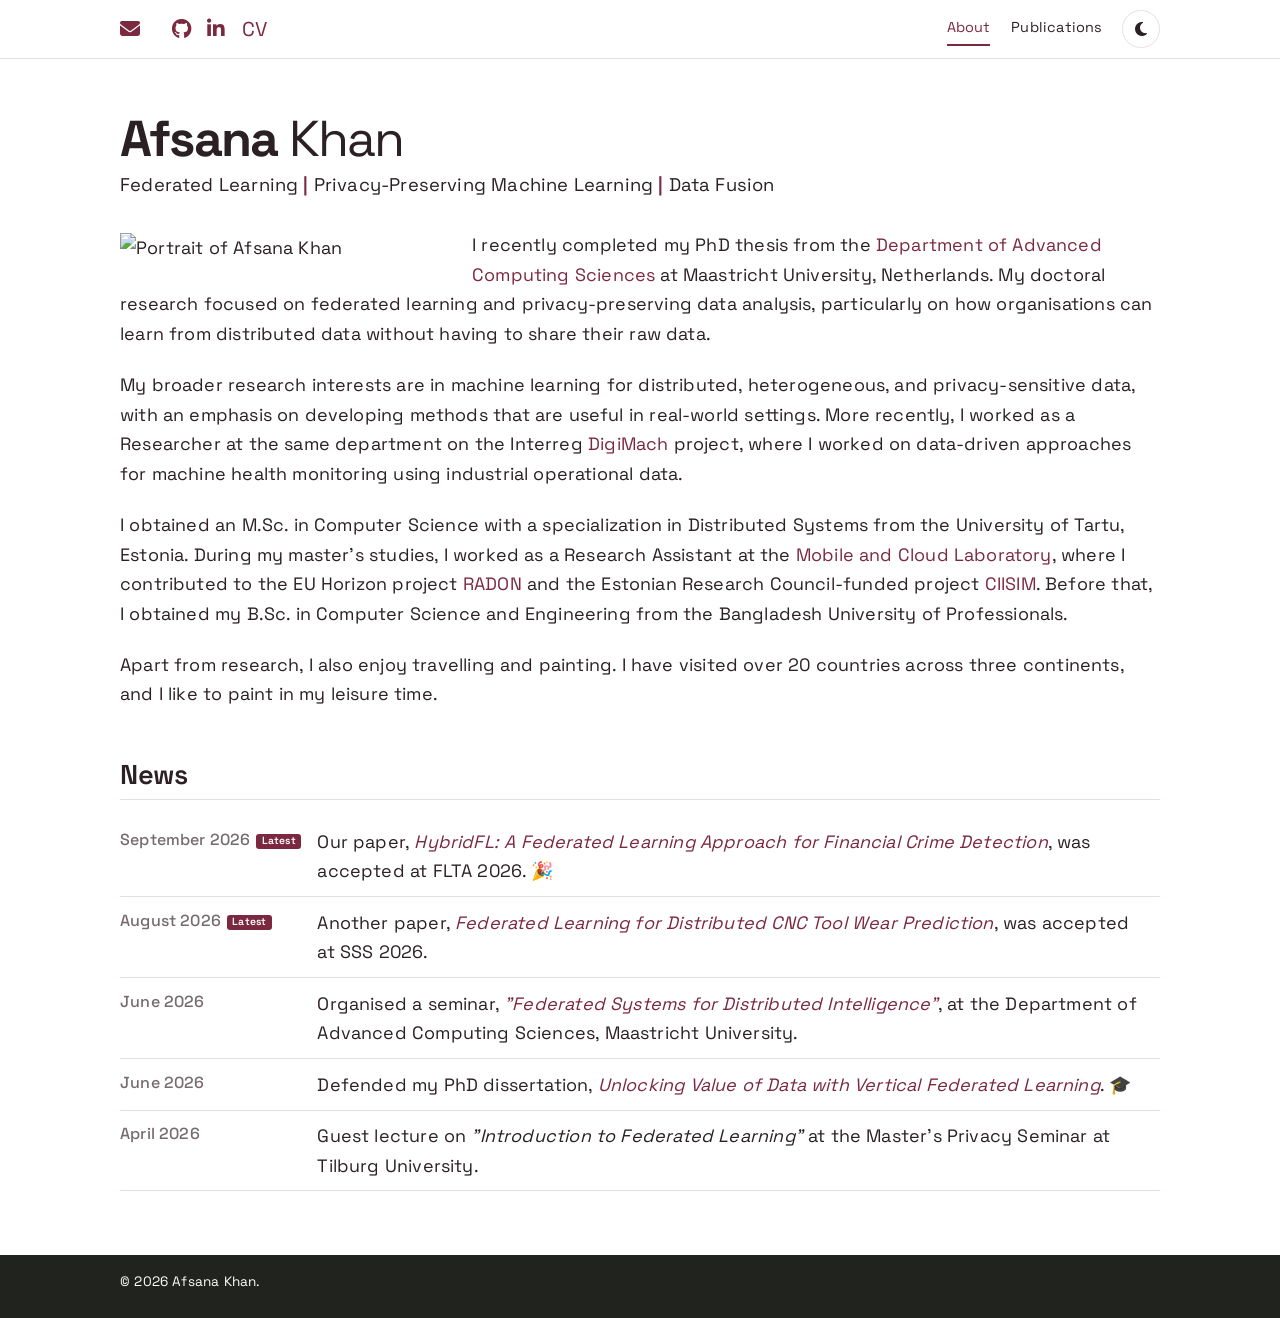
==== commit ee9ad2cb: "Add personal interests to biography Co-authored-by: Copilot <223556219+Copilot@users.noreply.github." ====
--- a/index.html
+++ b/index.html
@@ -17,6 +17,7 @@
     <p>I recently completed my PhD thesis from the <a href="https://www.maastrichtuniversity.nl/research/department-advanced-computing-sciences">Department of Advanced Computing Sciences</a> at Maastricht University, Netherlands. My doctoral research focused on federated learning and privacy-preserving data analysis, particularly on how organisations can learn from distributed data without having to share their raw data.</p>
     <p>My broader research interests are in machine learning for distributed, heterogeneous, and privacy-sensitive data, with an emphasis on developing methods that are useful in real-world settings. More recently, I worked as a Researcher at the same department on the Interreg <a href="https://www.interregmeuserhine.eu/en/projects/digimach/">DigiMach</a> project, where I worked on data-driven approaches for machine health monitoring using industrial operational data.</p>
     <p>I obtained an M.Sc. in Computer Science with a specialization in Distributed Systems from the University of Tartu, Estonia. During my master's studies, I worked as a Research Assistant at the <a href="https://mc.cs.ut.ee/">Mobile and Cloud Laboratory</a>, where I contributed to the EU Horizon project <a href="https://radon-h2020.eu/">RADON</a> and the Estonian Research Council-funded project <a href="https://etag.ee/wp-content/uploads/2025/08/Lopparuanne-3.pdf">CIISIM</a>. Before that, I obtained my B.Sc. in Computer Science and Engineering from the Bangladesh University of Professionals.</p>
+    <p>Apart from research, I also enjoy travelling and painting. I have visited over 20 countries across three continents, and I like to paint in my leisure time.</p>
   </div>
 </div>
 <h2>News</h2>
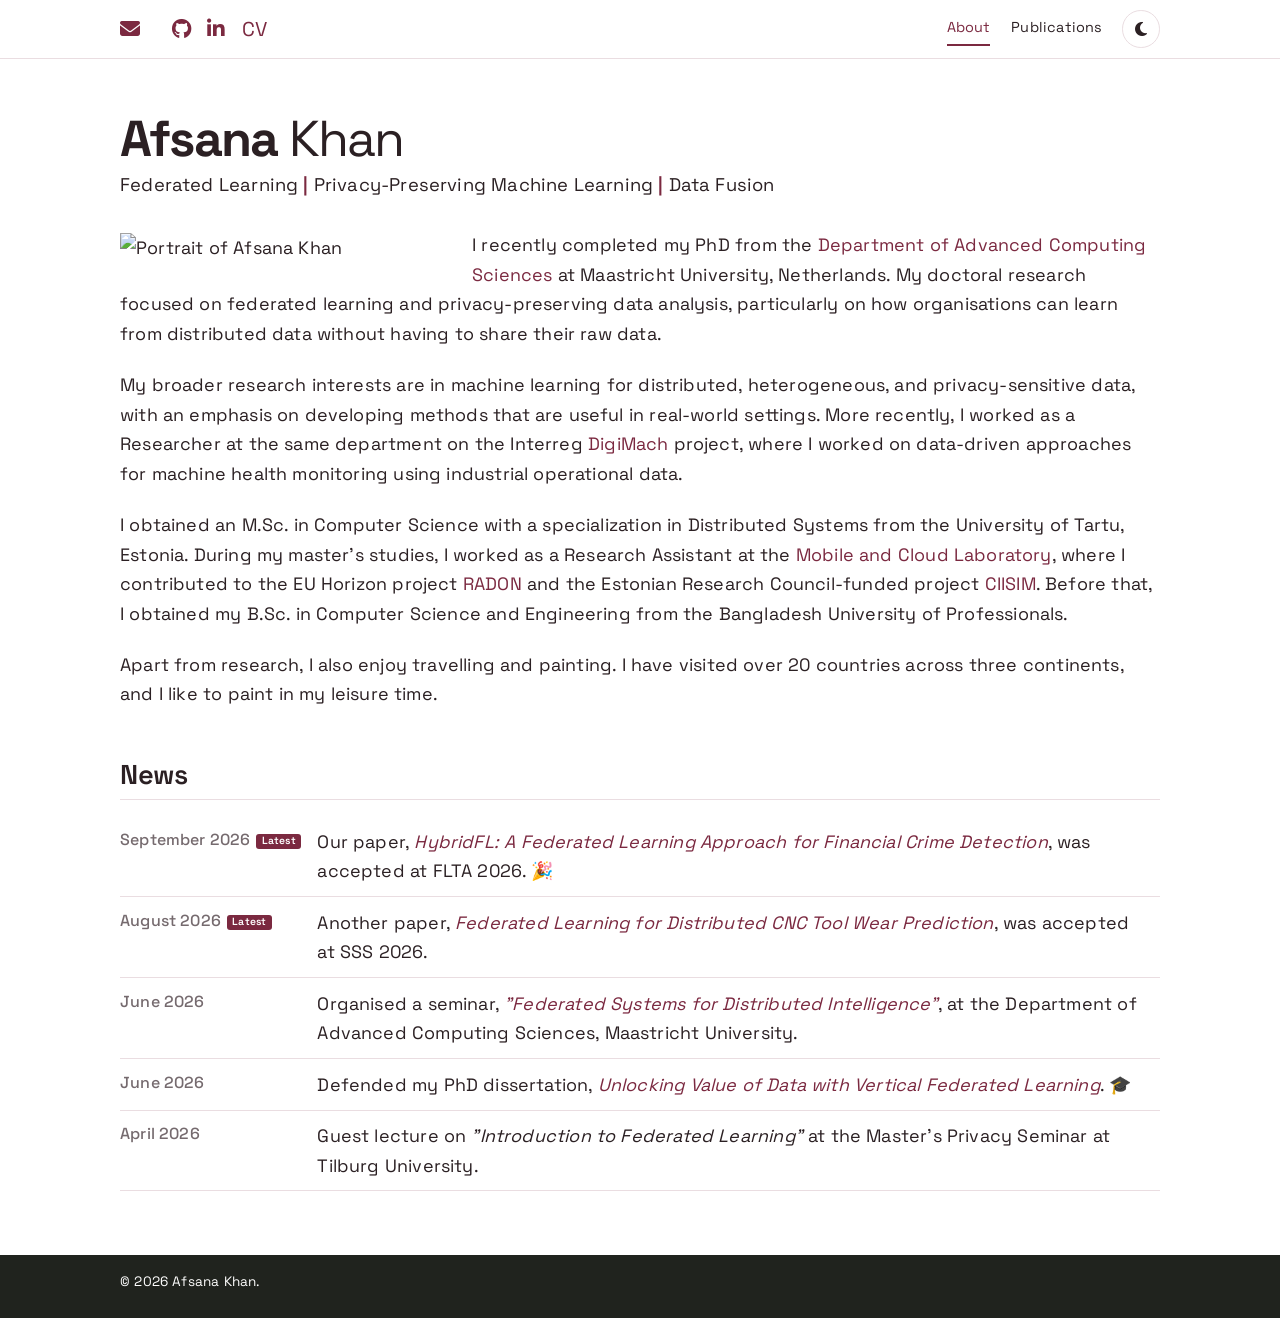
==== commit 7a30df7c: "Refine PhD completion wording Co-authored-by: Copilot <223556219+Copilot@users.noreply.github.com>" ====
--- a/index.html
+++ b/index.html
@@ -14,7 +14,7 @@
 <div class="profile">
   <div class="photo"><img src="files/author.jpeg" alt="Portrait of Afsana Khan"></div>
   <div class="bio">
-    <p>I recently completed my PhD thesis from the <a href="https://www.maastrichtuniversity.nl/research/department-advanced-computing-sciences">Department of Advanced Computing Sciences</a> at Maastricht University, Netherlands. My doctoral research focused on federated learning and privacy-preserving data analysis, particularly on how organisations can learn from distributed data without having to share their raw data.</p>
+    <p>I recently completed my PhD from the <a href="https://www.maastrichtuniversity.nl/research/department-advanced-computing-sciences">Department of Advanced Computing Sciences</a> at Maastricht University, Netherlands. My doctoral research focused on federated learning and privacy-preserving data analysis, particularly on how organisations can learn from distributed data without having to share their raw data.</p>
     <p>My broader research interests are in machine learning for distributed, heterogeneous, and privacy-sensitive data, with an emphasis on developing methods that are useful in real-world settings. More recently, I worked as a Researcher at the same department on the Interreg <a href="https://www.interregmeuserhine.eu/en/projects/digimach/">DigiMach</a> project, where I worked on data-driven approaches for machine health monitoring using industrial operational data.</p>
     <p>I obtained an M.Sc. in Computer Science with a specialization in Distributed Systems from the University of Tartu, Estonia. During my master's studies, I worked as a Research Assistant at the <a href="https://mc.cs.ut.ee/">Mobile and Cloud Laboratory</a>, where I contributed to the EU Horizon project <a href="https://radon-h2020.eu/">RADON</a> and the Estonian Research Council-funded project <a href="https://etag.ee/wp-content/uploads/2025/08/Lopparuanne-3.pdf">CIISIM</a>. Before that, I obtained my B.Sc. in Computer Science and Engineering from the Bangladesh University of Professionals.</p>
     <p>Apart from research, I also enjoy travelling and painting. I have visited over 20 countries across three continents, and I like to paint in my leisure time.</p>
